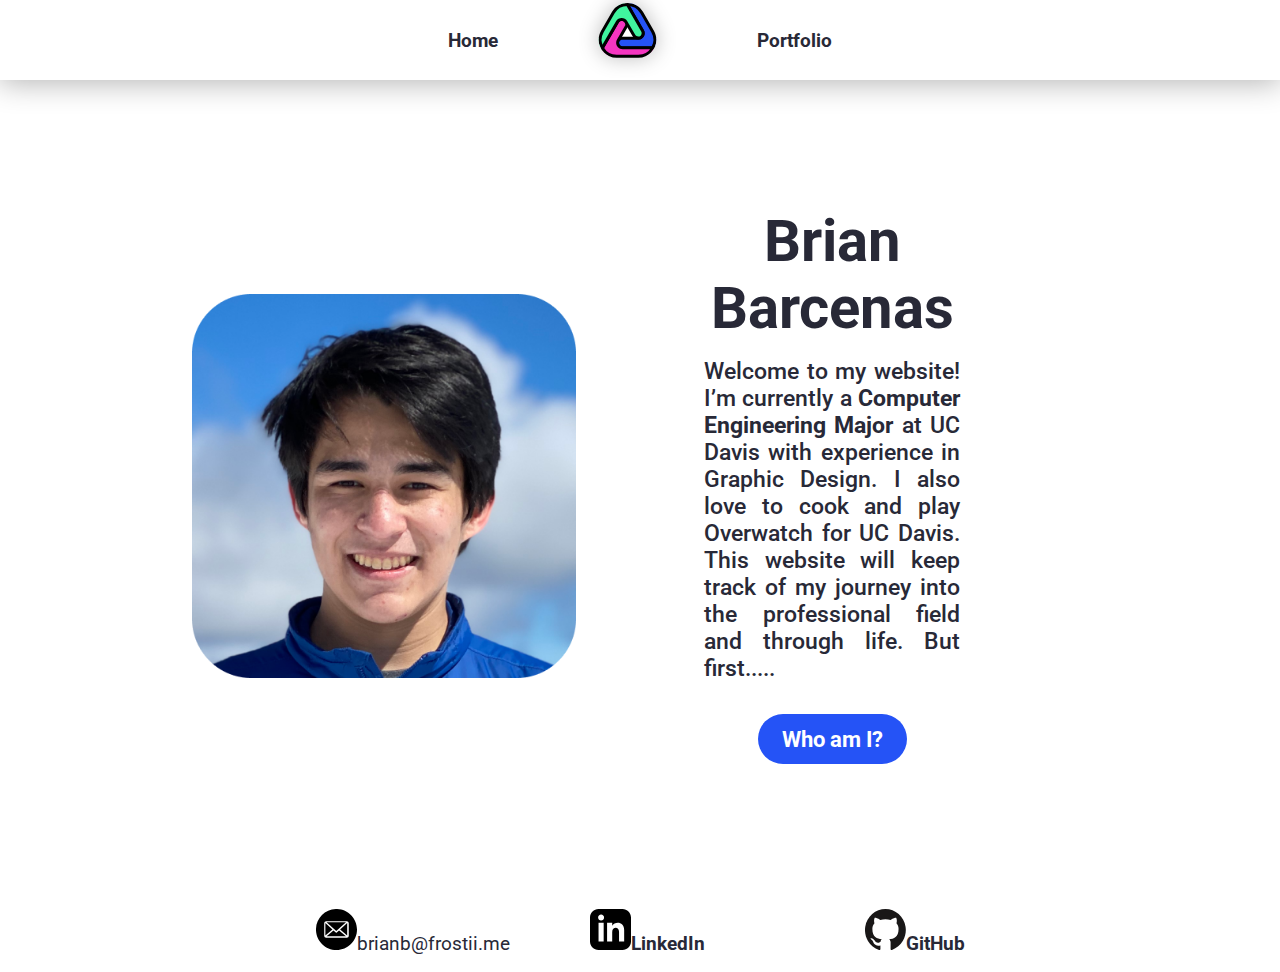
==== index.html @ 3b8031db "Update index.html" ====
<!DOCTYPE html>
<html lang = "en">
<head>
    <meta charset="UTF-8">
    <meta name="viewport" content="width=device=width,initial-scale=1.0">
    <meta http-equiv="X-UA-Compatible" content="ie=edge">
    <link href="styles.css" rel="stylesheet">
    <link href="index.css" rel="stylesheet">
    <title>Brian Barcenas | Home</title>
    <link rel="shortcut icon" type="image/png" href="src/favicon.png">
</head>
<body class="full-height-grow">
        <header class="main-header">
            <nav class="main-nav">
                <ul>
                    <li><a href="index.html">Home</a></li>
                    <li><img src="src/pinklogo.svg" class="img-align"></li>
                    <li><a href="https://www.behance.net/brianubarcenas">Portfolio</a></li>
                </ul>
            </nav>
        </header>
        <section class="home-main-section">
                <div class="img-wrapper">
                    <div class = "my-face"></div>
                </div>
                <div class="call-to-action">
                    <h1 class="title">Brian Barcenas</h1>
                    <span class="bio">Welcome to my website! I’m currently a <b>Computer Engineering Major</b> at UC Davis with experience in Graphic Design. I also love to cook and play Overwatch for UC Davis. This website will keep track of my journey into the professional field and through life. But first.....</span>
                    <a href="" class="btn">Who am I?</a>
                </div>
        </section>
    <footer class="main-footer">
        <div class="container">
            <nav class="footer-nav">
                <ul>
                    <li><img src="src/mail.svg">brianb@frostii.me</a></li>
                    <li><a href="https://linkedin.com/in/brian-barcenas707" class="social-link"><img src="src/linkedin.svg">LinkedIn</a></li>
                    <li><a href="https://github.com/nesslie" class="social-link"><img src="src/github.svg">GitHub</a></li>
                </ul>
            </nav>
        </div>
    </footer>
</body>
</html>
---- styles.css ----
@import url('https://fonts.googleapis.com/css2?family=Roboto:wght@400;700&display=swap');

*, *::before, *::after{
    box-sizing: border-box;
}

body{
    padding: 0;
    margin: 0;
    background-color: #ffffff;
    font-family: 'Roboto', sans-serif;
    font-size: 1.2rem;
    color: #282937;
    min-height: 100vh;
    text-decoration: none;
    overflow-x: hidden;
}

.full-height-grow{
    display: flex;
    flex-direction: column;
    text-decoration: none;
}

.brand-logo{
    display: flex;
    align-items: center;
    font-size: 1.25em;
    color:inherit;
    text-decoration: none;
}

.main-nav ul, .footer-nav ul {
    display: flex;
    margin: 0;
    padding: 0;
    list-style: none;    
    text-decoration: none;
    align-items:center;
    justify-content: center;
}

.main-nav a, .footer-nav a {
    color: #282937;
    font-family: 'Roboto';
    font-weight: bold;
    text-decoration: none;
    padding: 5rem;
}

.main-nav img, .footer-nav img{
    align-self: center;
    justify-self: center;
    text-decoration: none;
}

.main-nav a:hover .footer-nav a:hover{
    color: #ababb1;
}
.main-nav, .footer-nav{
    display: flex;
    justify-content:center;
    align-items:center;
    text-decoration: none;
}
.main-header{
    display: flex;
    justify-content:center;
    align-self: center;
    align-items:center;
    width: 100vw;
    background-color: #ffffff;
    box-shadow: 0px 2px 30px 1px rgba(0, 0, 0, 0.30);
    text-decoration: none;
}
.main-footer{
    display: flex;
    justify-content:center;
    align-self: center;
    align-items:center;
    width: 100vw;
    height: 80px;
    background-color: #ffffff;
    text-decoration: none;
}
.footer-nav{
    display: flex;
    justify-content:center;
    align-self: center;
    align-items:center;
    width: 100vw;
    height: 80px;
    background-color: #fff;
    text-decoration: none;
}

.main-header{
    height: 80px;
}

.container{
    max-width: 1200;
    margin: 0 auto;
    padding: 0 40px;
    text-decoration: none;
    overflow: hidden;
}

.title{
    font-weight: bold;
    font-size: 3em;
    margin-top: 0;
    margin-bottom: 1rem;
    text-align: center;
    text-decoration: none;
}

.bio{
    font-weight:500;
    font-size: 1.2em;
    margin-bottom: 2rem;
    text-align: justify;
}

.main-button{
    color:white;
    font-weight: bold;
    background-color: #2553F6;
    padding: .75rem 1.5rem;
    border-radius: 4rem;
    text-decoration: none;
    font-size: 1.4rem;
}
---- index.css ----
.home-main-section{
    display: flex;
    align-items: stretch;
    justify-content: center;
    flex-grow: 1;
    max-width: 70vw;
    align-self: center;
    text-decoration: none;
}

.home-main-section .img-wrapper{
    flex-grow: 1;
    flex-direction: column;
    display: flex;
    align-items: stretch;
    justify-content: center;
}

.home-main-section .my-face{
    background-image: url(src/myface.png);
    flex-grow: 1;
    max-width: 50vh;
    min-width: 30vw;
    background-size: contain;
    background-repeat: no-repeat;
    background-position: center left;
}

.home-main-section .call-to-action{
    display: flex;
    flex-direction: column;
    align-items: flex-start;
    margin:8rem;
    align-self: center;
}

.home-main-section .btn{
    color:white;
    font-weight: bold;
    background-color: #2553F6;
    padding: .75rem 1.5rem;
    border-radius: 4rem;
    text-decoration: none;
    font-size: 1.4rem;
    display: flex;
    align-self: center;
}

@media (max-width:900px) {
    .home-main-section{
        max-width: 95vw;
        align-self: left;
    }
    .home-main-section .img-wrapper{
        display: none;
    }
    .home-main-section{
        justify-content: center;
    }
}
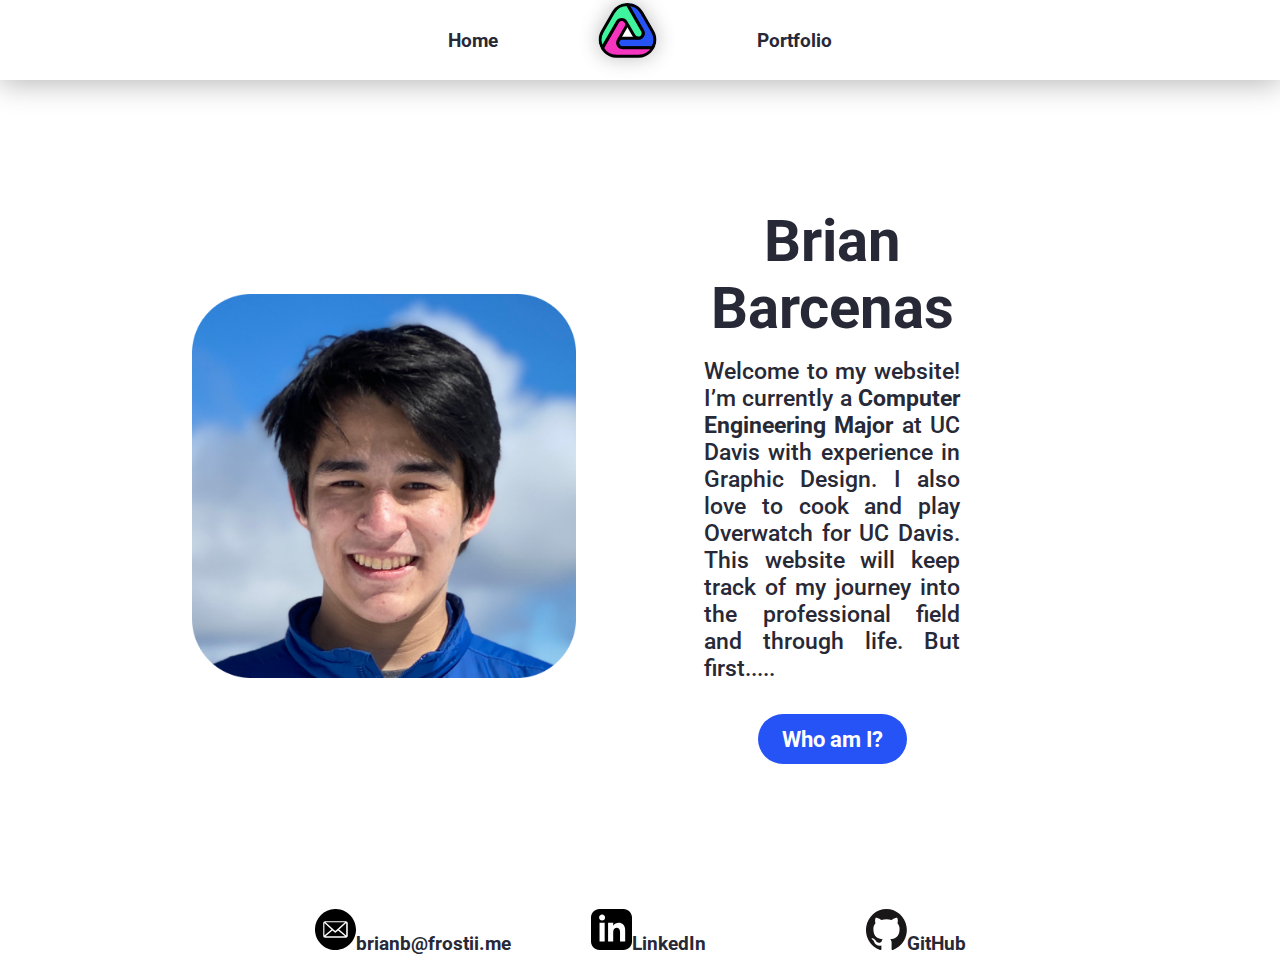
==== commit 135561f7: "fixed for kade" ====
--- a/index.html
+++ b/index.html
@@ -33,7 +33,7 @@
         <div class="container">
             <nav class="footer-nav">
                 <ul>
-                    <li><img src="src/mail.svg">brianb@frostii.me</a></li>
+                    <li><img src="src/mail.svg"><b>brianb@frostii.me</b></a></li>
                     <li><a href="https://linkedin.com/in/brian-barcenas707" class="social-link"><img src="src/linkedin.svg">LinkedIn</a></li>
                     <li><a href="https://github.com/nesslie" class="social-link"><img src="src/github.svg">GitHub</a></li>
                 </ul>
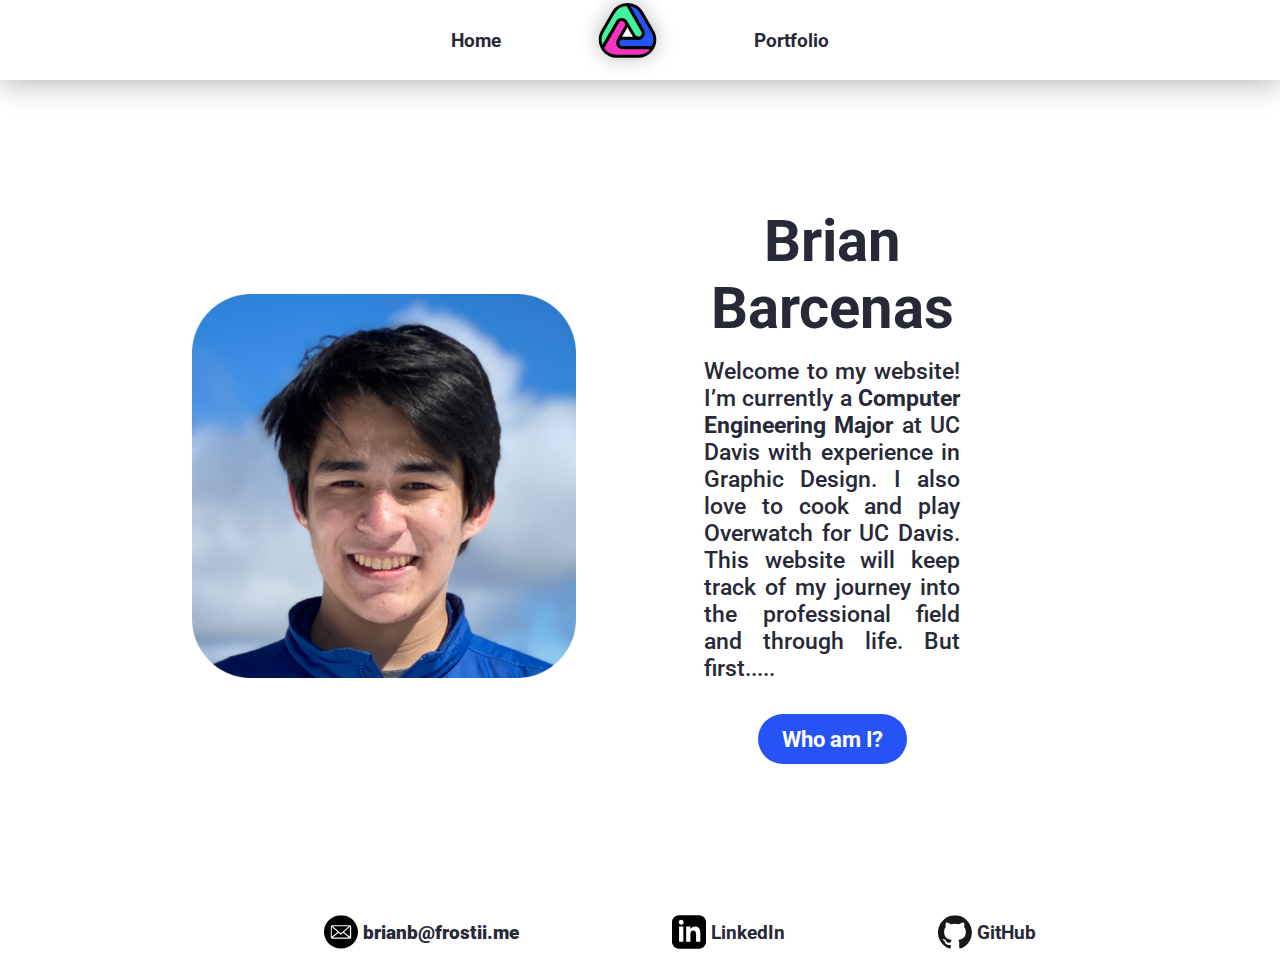
==== commit 2f3b78e8: "Fixed Social Media Icons" ====
--- a/index.html
+++ b/index.html
@@ -33,9 +33,17 @@
         <div class="container">
             <nav class="footer-nav">
                 <ul>
-                    <li><img src="src/mail.svg"><b>brianb@frostii.me</b></a></li>
-                    <li><a href="https://linkedin.com/in/brian-barcenas707" class="social-link"><img src="src/linkedin.svg">LinkedIn</a></li>
-                    <li><a href="https://github.com/nesslie" class="social-link"><img src="src/github.svg">GitHub</a></li>
+                    <li>
+                        <a href="" class="social-link"><img src="src/mail.svg" class="social-icon"><b>brianb@frostii.me</b></a>
+                    </li>
+                    <li>
+                        <a href="https://linkedin.com/in/brian-barcenas707" class="social-link"><img src="src/linkedin.svg" class="social-icon">LinkedIn</a>
+                    </li>
+                    <li>
+                        <div class="social-wrapper">
+                            <a href="https://github.com/nesslie" class="social-link"><img src="src/github.svg" class="social-icon">GitHub</a>
+                        </div>
+                    </li>
                 </ul>
             </nav>
         </div>
--- a/styles.css
+++ b/styles.css
@@ -40,12 +40,16 @@
     justify-content: center;
 }
 
+
 .main-nav a, .footer-nav a {
+    display: flex;
     color: #282937;
     font-family: 'Roboto';
     font-weight: bold;
     text-decoration: none;
-    padding: 5rem;
+    align-items: center;
+    padding: 4em;
+    
 }
 
 .main-nav img, .footer-nav img{
@@ -54,7 +58,7 @@
     text-decoration: none;
 }
 
-.main-nav a:hover .footer-nav a:hover{
+.main-nav a:hover, .footer-nav a:hover{
     color: #ababb1;
 }
 .main-nav, .footer-nav{
@@ -75,19 +79,20 @@
 }
 .main-footer{
     display: flex;
-    justify-content:center;
-    align-self: center;
-    align-items:center;
     width: 100vw;
     height: 80px;
     background-color: #ffffff;
     text-decoration: none;
+    align-content: center;
+    justify-content: center;
+    justify-items: center;
 }
 .footer-nav{
-    display: flex;
-    justify-content:center;
-    align-self: center;
-    align-items:center;
+    display: flex;  
+    align-self:center;
+    align-items: center;
+    align-content: center;
+    justify-items: center;
     width: 100vw;
     height: 80px;
     background-color: #fff;
@@ -131,3 +136,20 @@
     text-decoration: none;
     font-size: 1.4rem;
 }
+
+.social-icon{
+    display: flex;
+    height: 2em;
+    width: 2em;
+    padding-right: 0.25em;
+}
+
+.social-link{
+    display: flex;
+    font-size: 1em;
+}
+
+.social-wrapper{
+    display: flex;
+    align-content: center;
+}
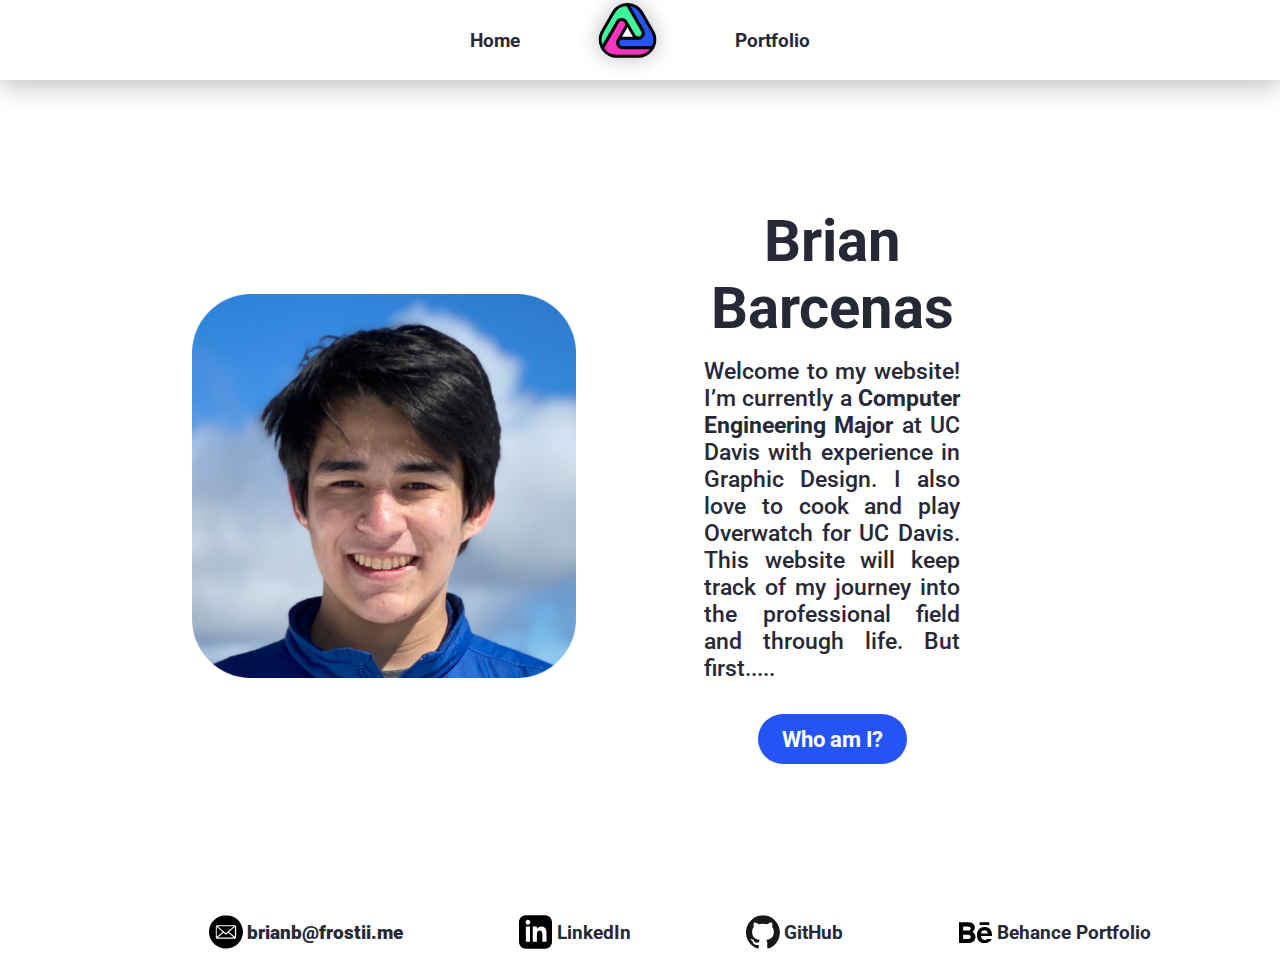
==== commit 94ace9d8: "Behance" ====
--- a/index.html
+++ b/index.html
@@ -44,6 +44,9 @@
                             <a href="https://github.com/nesslie" class="social-link"><img src="src/github.svg" class="social-icon">GitHub</a>
                         </div>
                     </li>
+                    <li>
+                        <a href="https://www.behance.net/brianubarcenas" class="social-link"><img src="src/iconmonstr-behance-1.svg" class="social-icon">Behance Portfolio</a>
+                    </li>
                 </ul>
             </nav>
         </div>
--- a/styles.css
+++ b/styles.css
@@ -48,7 +48,7 @@
     font-weight: bold;
     text-decoration: none;
     align-items: center;
-    padding: 4em;
+    padding: 3em;
     
 }
 
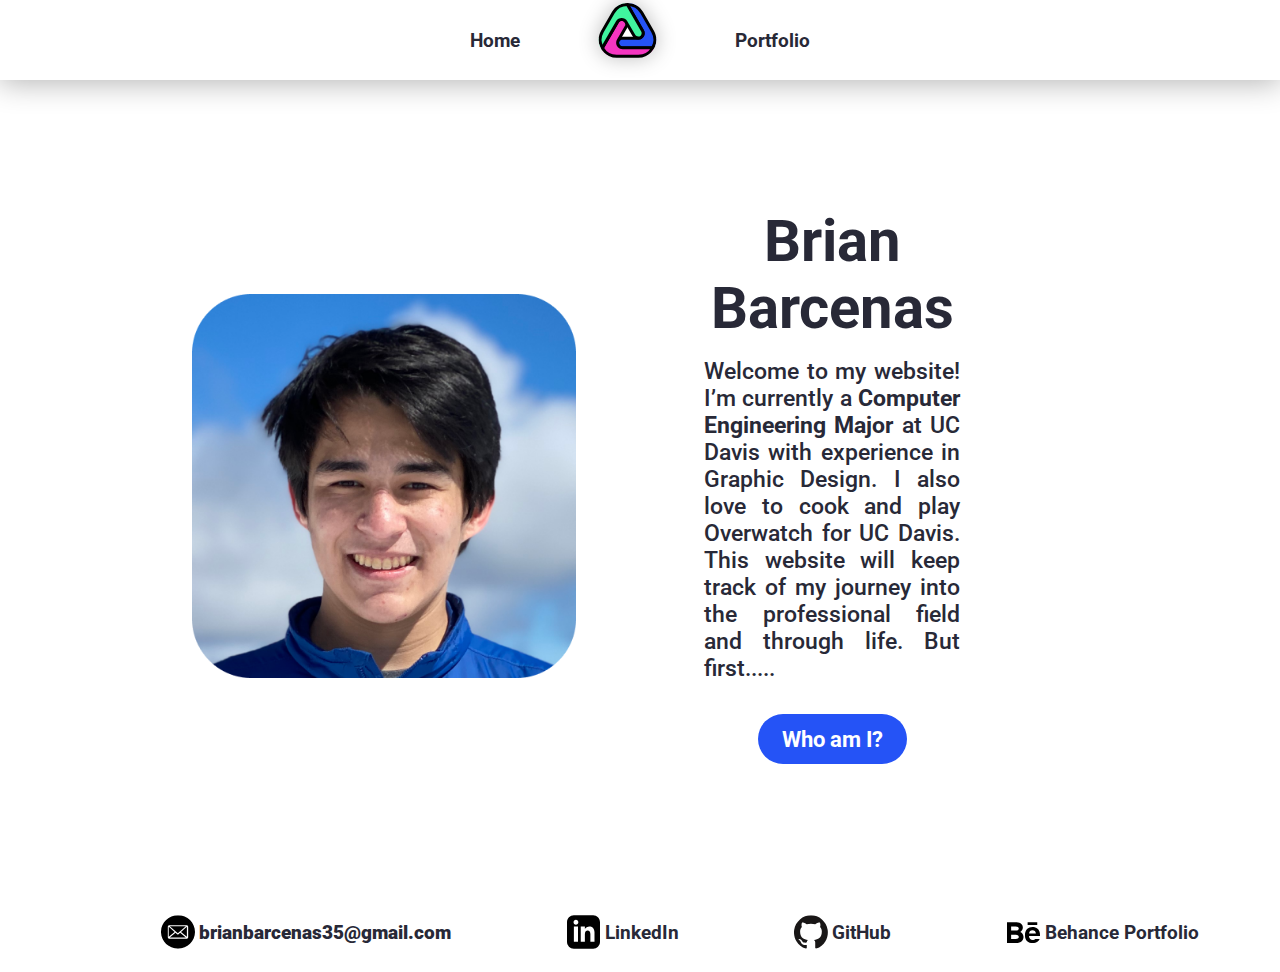
==== commit f602ed52: "Update index.html" ====
--- a/index.html
+++ b/index.html
@@ -34,7 +34,7 @@
             <nav class="footer-nav">
                 <ul>
                     <li>
-                        <a href="" class="social-link"><img src="src/mail.svg" class="social-icon"><b>brianb@frostii.me</b></a>
+                        <a href="mailto:brianbarcenas35@gmail.com" class="social-link"><img src="src/mail.svg" class="social-icon"><b>brianbarcenas35@gmail.com</b></a>
                     </li>
                     <li>
                         <a href="https://linkedin.com/in/brian-barcenas707" class="social-link"><img src="src/linkedin.svg" class="social-icon">LinkedIn</a>
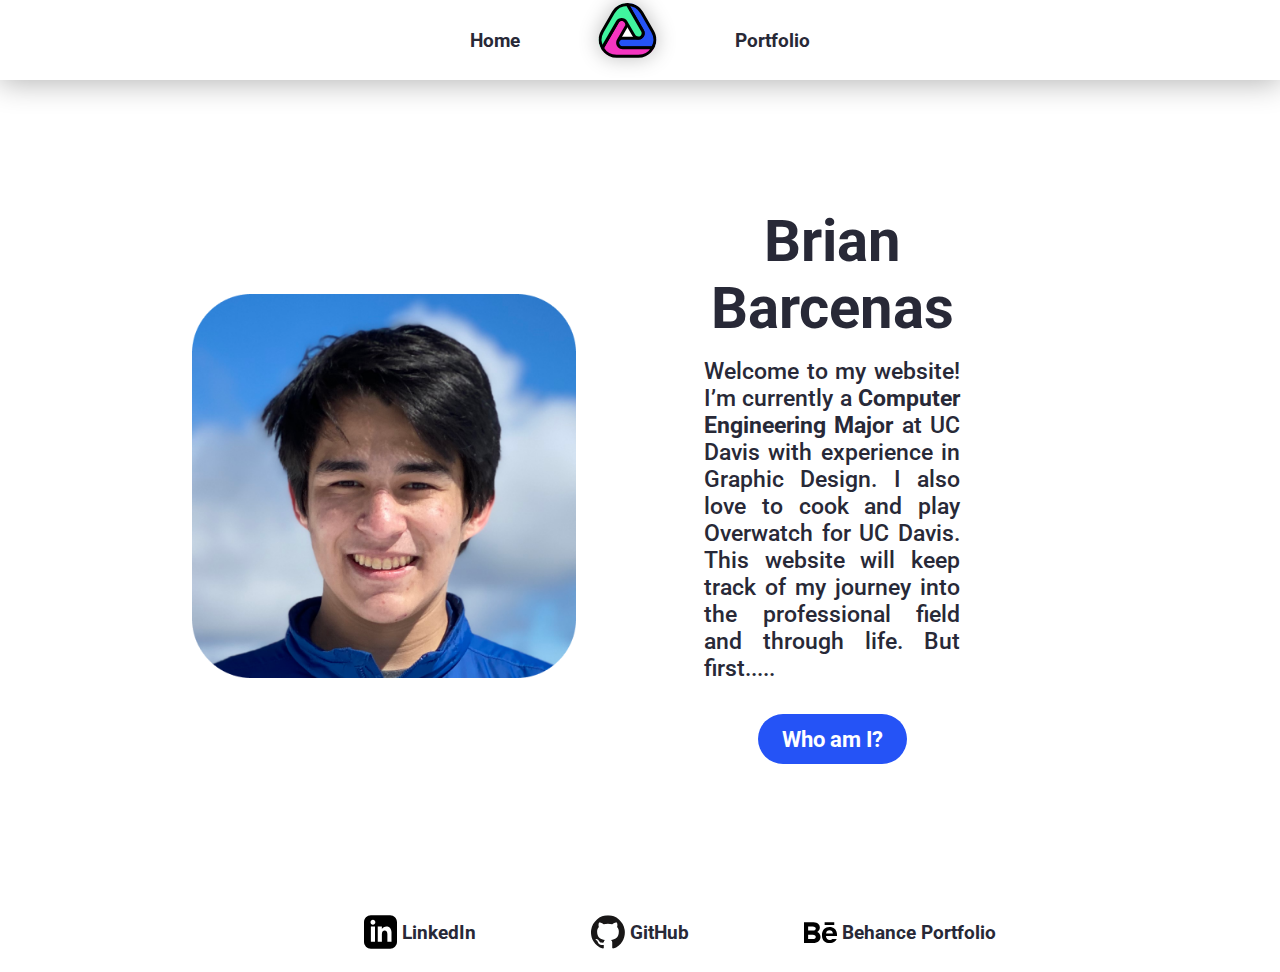
==== commit 085034f8: "removed email due to botspam" ====
--- a/index.html
+++ b/index.html
@@ -34,9 +34,6 @@
             <nav class="footer-nav">
                 <ul>
                     <li>
-                        <a href="mailto:brianbarcenas35@gmail.com" class="social-link"><img src="src/mail.svg" class="social-icon"><b>brianbarcenas35@gmail.com</b></a>
-                    </li>
-                    <li>
                         <a href="https://linkedin.com/in/brian-barcenas707" class="social-link"><img src="src/linkedin.svg" class="social-icon">LinkedIn</a>
                     </li>
                     <li>
